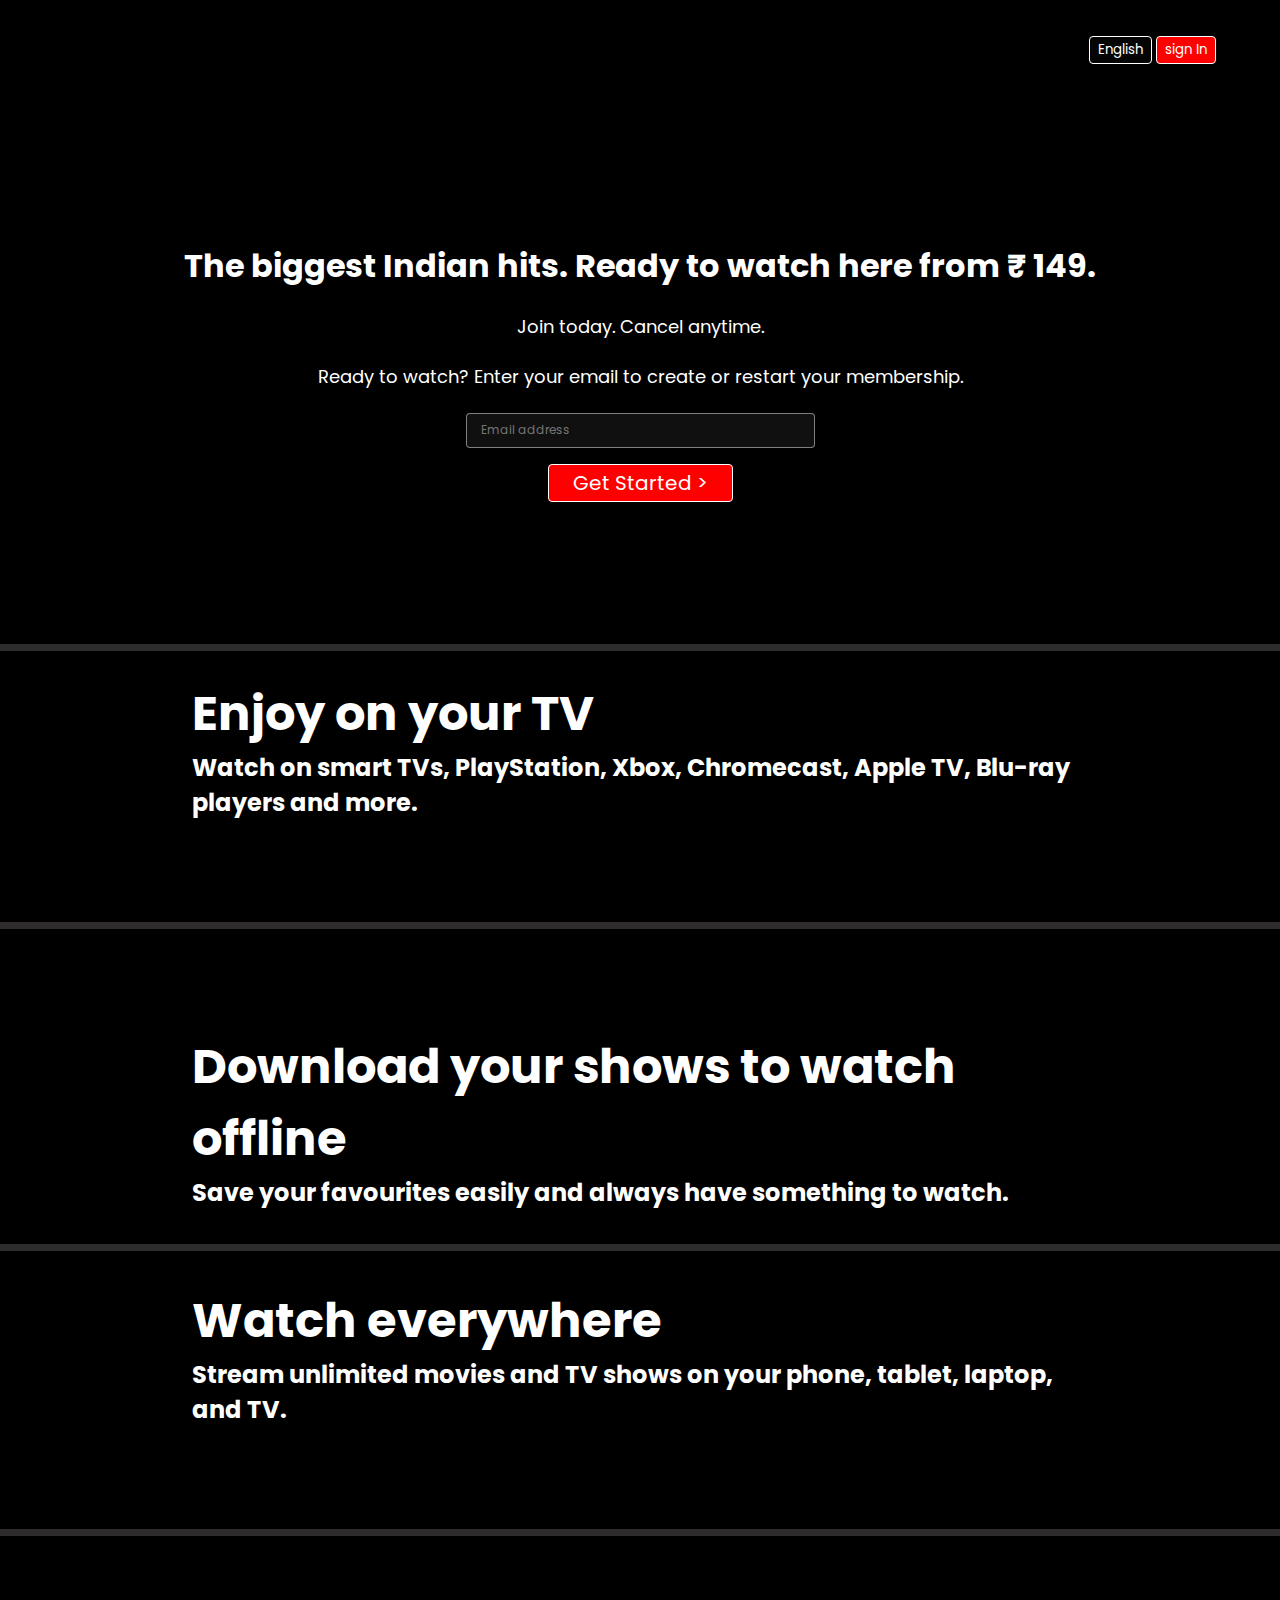
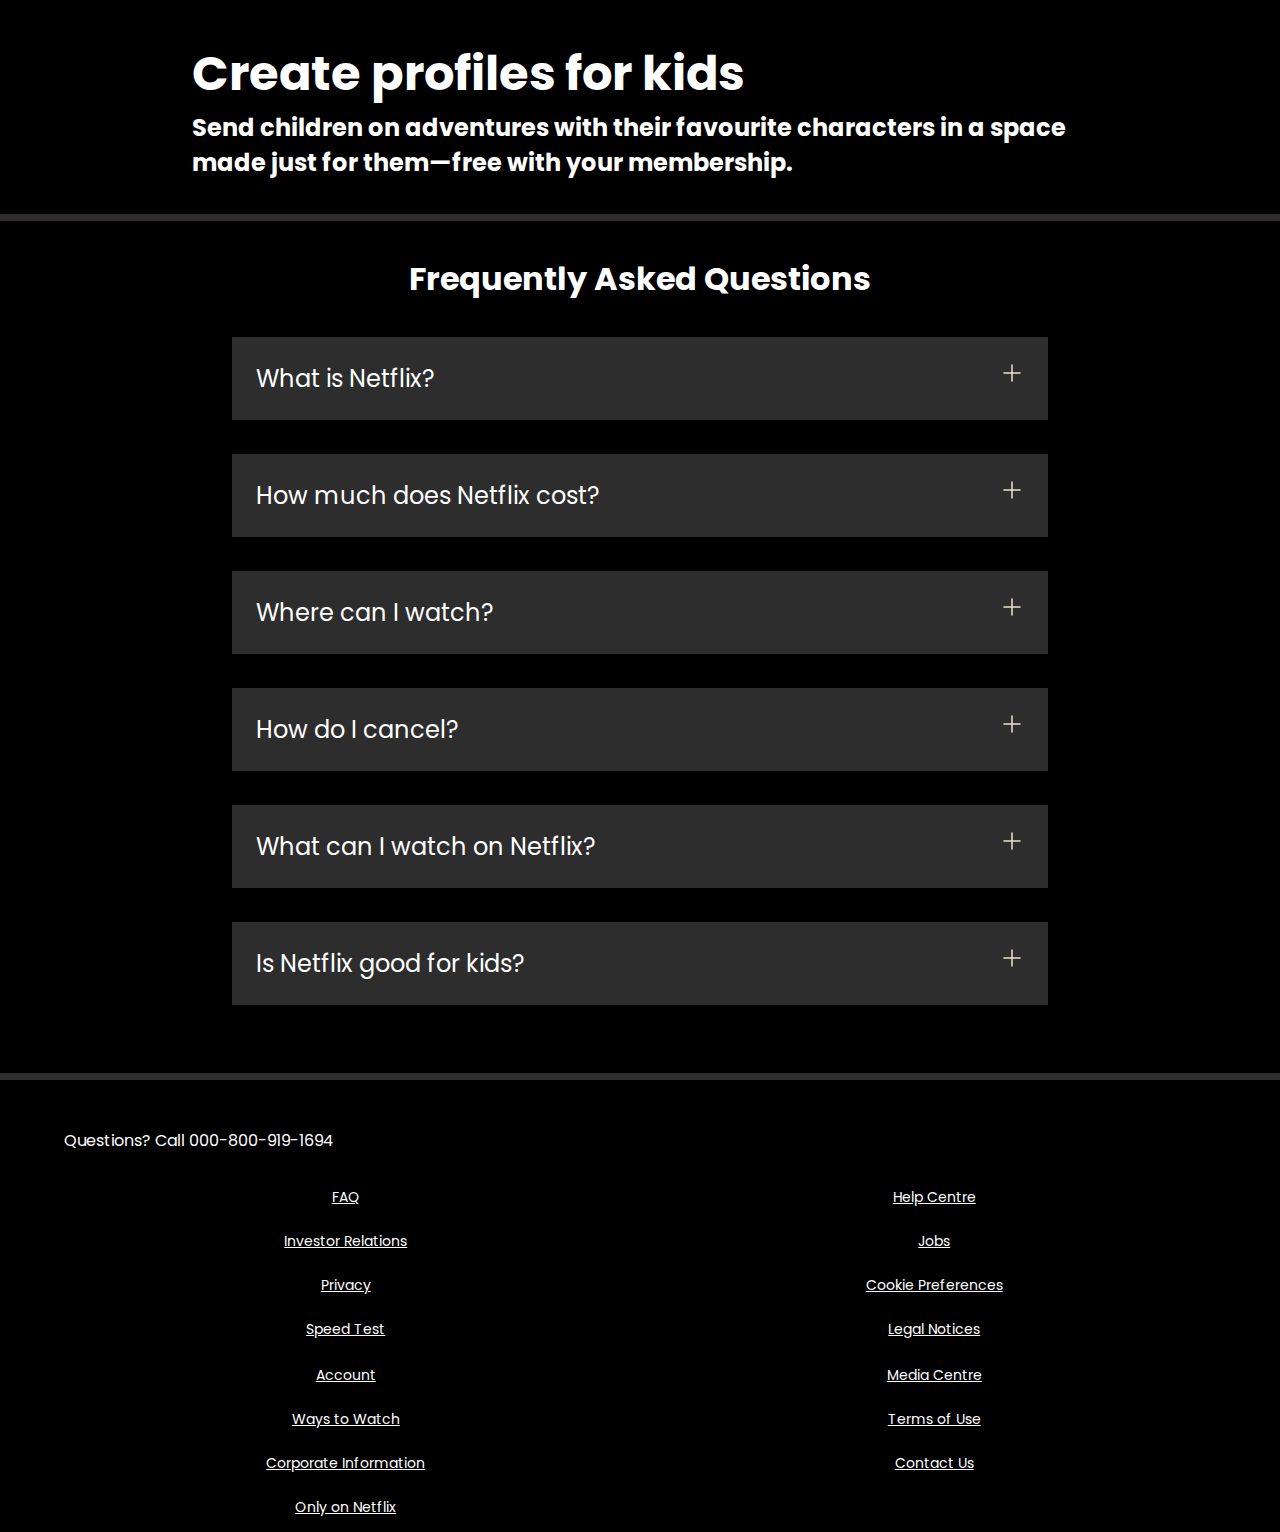
==== index.html @ 3032c398 "Add files via upload" ====
<!DOCTYPE html>
<html lang="en">

<head>
    <meta charset="UTF-8">
    <meta name="viewport" content="width=device-width, initial-scale=1.0">
    <title>Netflix India – Watch TV Shows Online, Watch Movies Online</title>
    <link rel="stylesheet" href="style.css" class="css">
</head>

<body>
    <div class="main">
        <nav>
            <span><img width="55" src="assets/logo.svg" alt=""></span>
            <div>
                <button class="btn">English</button>
                <button class="btn btn-red-sm">sign In</button>
            </div>
        </nav>
        <div class="box">

        </div>
        <div class="hero">
            <span>The biggest Indian hits. Ready to watch here from ₹ 149.</span>
            <span>Join today. Cancel anytime.</span>
            <span>Ready to watch? Enter your email to create or restart your membership.</span>
            <div class="hero-buttons">
                <input type="text" placeholder="Email address">
                <button class="btn btn-red">Get Started &gt;</button>
            </div>
        </div>
        <div class="seperation"></div>
    </div>


    <!-- This is First Section -->
    <section class="first">
        <div>
            <span>Enjoy on your TV</span>
            <span>Watch on smart TVs, PlayStation, Xbox, Chromecast, Apple TV, Blu-ray players and more.</span>

        </div>
        <div class="secimg">
            <img src="https://assets.nflxext.com/ffe/siteui/acquisition/ourStory/fuji/desktop/tv.png" alt="">
            <video src="https://assets.nflxext.com/ffe/siteui/acquisition/ourStory/fuji/desktop/video-tv-in-0819.m4v"
                autoplay loop muted></video>
        </div>
    </section>
    <div class="seperation"></div>


    <!-- This is Second Section -->
    <section class="first second">
        <div class="secimg">
            <img src="https://assets.nflxext.com/ffe/siteui/acquisition/ourStory/fuji/desktop/mobile-0819.jpg" alt="">

        </div>
        <div>
            <span>Download your shows to watch offline</span>
            <span>Save your favourites easily and always have something to watch.</span>
        </div>
    </section>
    <div class="seperation"></div>


    <!-- This is Third Section -->
    <section class="first third">
        <div>
            <span>Watch everywhere</span>
            <span>Stream unlimited movies and TV shows on your phone, tablet, laptop, and TV.</span>

        </div>
        <div class="secimg">
            <img src="https://assets.nflxext.com/ffe/siteui/acquisition/ourStory/fuji/desktop/tv.png" alt="">
            <video class="video2" src="https://assets.nflxext.com/ffe/siteui/acquisition/ourStory/fuji/desktop/video-devices-in.m4v"
                autoplay loop muted></video>
        </div>
    </section>
    <div class="seperation"></div>


    <!-- This is Fourth Section -->
    <section class="first Fourth">
        <div class="secimg">
            <img src="https://occ-0-6245-2186.1.nflxso.net/dnm/api/v6/19OhWN2dO19C9txTON9tvTFtefw/AAAABVr8nYuAg0xDpXDv0VI9HUoH7r2aGp4TKRCsKNQrMwxzTtr-NlwOHeS8bCI2oeZddmu3nMYr3j9MjYhHyjBASb1FaOGYZNYvPBCL.png?r=54d"
                alt="">

        </div>
        <div>
            <span>Create profiles for kids</span>
            <span>Send children on adventures with their favourite characters in a space made just for them—free with
                your membership.</span>
        </div>
    </section>
    <div class="seperation"></div>



    <section class="faq">
        <h2>Frequently Asked Questions</h2>
        <div class="faqboxes">
            <span>What is Netflix?</span>
            <svg width="24" height="24" viewBox="0 0 24 24" fill="none" xmlns="http://www.w3.org/2000/svg">
                <path d="M12 4V20" stroke="#141B34" stroke-width="1.5" stroke-linecap="round" stroke-linejoin="round" />
                <path d="M4 12H20" stroke="#141B34" stroke-width="1.5" stroke-linecap="round" stroke-linejoin="round" />
            </svg>
        </div>
        <div class="faqboxes">
            <span>How much does Netflix cost?</span>
            <svg width="24" height="24" viewBox="0 0 24 24" fill="none" xmlns="http://www.w3.org/2000/svg">
                <path d="M12 4V20" stroke="#141B34" stroke-width="1.5" stroke-linecap="round" stroke-linejoin="round" />
                <path d="M4 12H20" stroke="#141B34" stroke-width="1.5" stroke-linecap="round" stroke-linejoin="round" />
            </svg>
        </div>
        <div class="faqboxes">
            <span>Where can I watch?</span>
            <svg width="24" height="24" viewBox="0 0 24 24" fill="none" xmlns="http://www.w3.org/2000/svg">
                <path d="M12 4V20" stroke="#141B34" stroke-width="1.5" stroke-linecap="round" stroke-linejoin="round" />
                <path d="M4 12H20" stroke="#141B34" stroke-width="1.5" stroke-linecap="round" stroke-linejoin="round" />
            </svg>
        </div>
        <div class="faqboxes">
            <span>How do I cancel?</span>
            <svg width="24" height="24" viewBox="0 0 24 24" fill="none" xmlns="http://www.w3.org/2000/svg">
                <path d="M12 4V20" stroke="#141B34" stroke-width="1.5" stroke-linecap="round" stroke-linejoin="round" />
                <path d="M4 12H20" stroke="#141B34" stroke-width="1.5" stroke-linecap="round" stroke-linejoin="round" />
            </svg>
        </div>
        <div class="faqboxes">
            <span>What can I watch on Netflix?</span>
            <svg width="24" height="24" viewBox="0 0 24 24" fill="none" xmlns="http://www.w3.org/2000/svg">
                <path d="M12 4V20" stroke="#141B34" stroke-width="1.5" stroke-linecap="round" stroke-linejoin="round" />
                <path d="M4 12H20" stroke="#141B34" stroke-width="1.5" stroke-linecap="round" stroke-linejoin="round" />
            </svg>
        </div>
        <div class="faqboxes">
            <span>Is Netflix good for kids?</span>
            <svg width="24" height="24" viewBox="0 0 24 24" fill="none" xmlns="http://www.w3.org/2000/svg">
                <path d="M12 4V20" stroke="#141B34" stroke-width="1.5" stroke-linecap="round" stroke-linejoin="round" />
                <path d="M4 12H20" stroke="#141B34" stroke-width="1.5" stroke-linecap="round" stroke-linejoin="round" />
            </svg>
        </div>
    </section>
    <div class="seperation"></div>

    <footer>
        <div class="Questions">
            Questions? Call 000-800-919-1694
        </div>
        <div class="footer">
            <div class="footer-item">
                <a href="faq">FAQ</a>
                <a href="faq">Investor Relations</a>
                <a href="faq">Privacy</a>
                <a href="faq">Speed Test</a>
            </div>

            <div class="footer-item">
                <a href="faq">Help Centre</a>
                <a href="faq">Jobs</a>
                <a href="faq">Cookie Preferences</a>
                <a href="faq">Legal Notices</a>
            </div>
            <div class="footer-item">
                <a href="faq">Account</a>
                <a href="faq">Ways to Watch</a>
                <a href="faq">Corporate Information</a>
                <a href="faq">Only on Netflix</a>
            </div>

            <div class="footer-item">
                <a href="faq">Media Centre</a>
                <a href="faq">Terms of Use</a>
                <a href="faq">Contact Us</a>
            </div>
        </div>
    </footer>
</body>

</html>
---- style.css ----
@import url('https://fonts.googleapis.com/css2?family=Baloo+Bhai+2:wght@600&family=Martel+Sans:wght@600&family=Poppins:ital,wght@0,200;0,700;1,400&display=swap');

* {
    margin: 0;
    padding: 0;
    font-family: 'Poppins', sans-serif;
}

body {
    background-color: black;
}

.main {
    background-image: url(assets/images/bg.jpg);
    background-position: center center;
    background-repeat: no-repeat;
    background-size: max(1200px, 100vw);
    height: 644px;
    position: relative;

}

.main .box {
    height: 644px;
    width: 100%;
    opacity: 0.69;
    background-color: black;
    position: absolute;
    top: 0;
}

nav {
    max-width: 60vw;
    margin: auto;
    display: flex;
    justify-content: space-between;
    align-items: center;
    height: 100px;
}

nav img {
    color: red;
    width: 130px;
    position: relative;
    z-index: 10;
}

nav button {
    position: relative;
    z-index: 10;
}

.hero {
    font-family: 'Martel Sans', sans-serif;
    height: calc(100% - 100px);
    /*62px is the Navbar's height*/
    display: flex;
    align-items: center;
    justify-content: center;
    flex-direction: column;
    color: white;
    position: relative;
    gap: 23px;
    padding: 0 30px;

}

.hero> :nth-child(1) {
    font-family: 'Poppins', sans-serif;

    font-weight: bolder;
    text-align: center;
    font-weight: bolder;
    font-size: 48px;
}

.hero> :nth-child(2) {
    text-align: center;
    font-weight: 400;
    font-size: 24px;
}

.hero> :nth-child(3) {
    text-align: center;
    font-weight: 400;
    font-size: 20px;
}

.hero-buttons {
    display: flex;
    align-items: center;
    justify-content: center;
    gap: 16px;
}



.seperation {
    height: 7px;
    background-color: rgb(46, 44, 44);
    position: relative;
    z-index: 20;
}

.btn {
    padding: 3px 8px;
    font-weight: 400;
    color: white;
    background-color: rgba(248, 243, 243, 0.021);
    border: 1px solid white;
    border-radius: 4px;
    cursor: pointer;

}

.btn-red {
    background-color: red;
    color: white;
    padding: 3px 24px;
    font-size: 20px;
    border-radius: 4px;
    font-weight: 400;

}

.main input {
    background-color: rgba(23, 23, 23, 0.7);
    color: white;
    padding: 7px 101px 8px 14px;
    font-size: 12px;
    border-radius: 4px;
    border: 1px solid rgba(246, 238, 238, 0.5);

}

.btn-red-sm {
    background-color: red;
    color: white;

}


.first {
    display: flex;
    justify-content: center;
    align-items: center;
    max-width: 70vw;
    margin: auto;
    color: white;
}

@media screen and (max-width: 1300px) {

    .first {
        flex-wrap: wrap;
    }
}



.secimg {
    position: relative;
}

.secimg img {
    width: 555px;
    position: relative;
    z-index: 10;
}


.secimg video {
    position: absolute;
    top: 121px;
    right: 78px;
    width: 398px;

}

.secimg .video2{
    position: absolute;
    top: 107px;
    right: 76px;
    width: 455px;
}

section.first div {
    display: flex;
    flex-direction: column;
    padding: 34px 0;
}

.first>div :first-child {
    font-size: 48px;
    font-weight: bolder;
}

.first>div :nth-child(2) {
    font-size: 24px;
    font-weight: bolder;
}


.faq h2 {
    text-align: center;
    font-size: 48px;
}

.faq {
    background-color: black;
    color: white;
    padding: 34px;
}

.faqboxes:hover {
    background-color: #414141;
}

.faqboxes svg {
    filter: invert(1);
}

.faqboxes {
    transition: all 1s ease-out;
    display: flex;
    justify-content: space-between;
    flex-direction: row;
    background-color: #2d2d2d;
    padding: 24px;
    max-width: 60vw;
    margin: 34px auto;
    cursor: pointer;
    font-size: 24px;
}

footer {
    color: white;
    max-width: 60vw;
    margin: auto;
    padding: 14px;
}

footer .Questions {
    padding: 34px 0;
}

.footer {
    display: grid;
    grid-template-columns: 1fr 1fr 1fr 1fr;
    color: white;
    gap: 25px;
}


@media screen and (max-width: 1300px) {

    nav {
        max-width: 90vw;
    }

    .secimg img {
        width: 305px;
    }

    .secimg video {

        width: 219px;
        top: 83px;
        right: 42px;
    }

    .hero> :nth-child(1) {
        font-size: 32px;
    }

    .hero> :nth-child(2) {
        font-size: 18px;
    }

    .hero> :nth-child(3) {
        font-size: 18px;
    }

    .hero-buttons {
        display: flex;
        flex-direction: column;
        align-items: center;
        justify-content: center;
        gap: 16px;
    }

    .faq h2 {
        text-align: center;
        font-size: 32px;
    }

    .secimg .video2 {
        position: absolute;
        top: 73px;
        right: 42px;
        width: 242px;
    }
    
    footer {
        max-width: 90vw;
    }

    .footer-item{
        align-items: center;
    }
}


@media screen and (max-width: 1300px) {

    .footer {
        display: grid;
        grid-template-columns: 1fr 1fr;
    }
}

.footer a {
    font-size: 14px;
    color: white;
}


.footer-item {
    display: flex;
    flex-direction: column;
    gap: 23px;
}
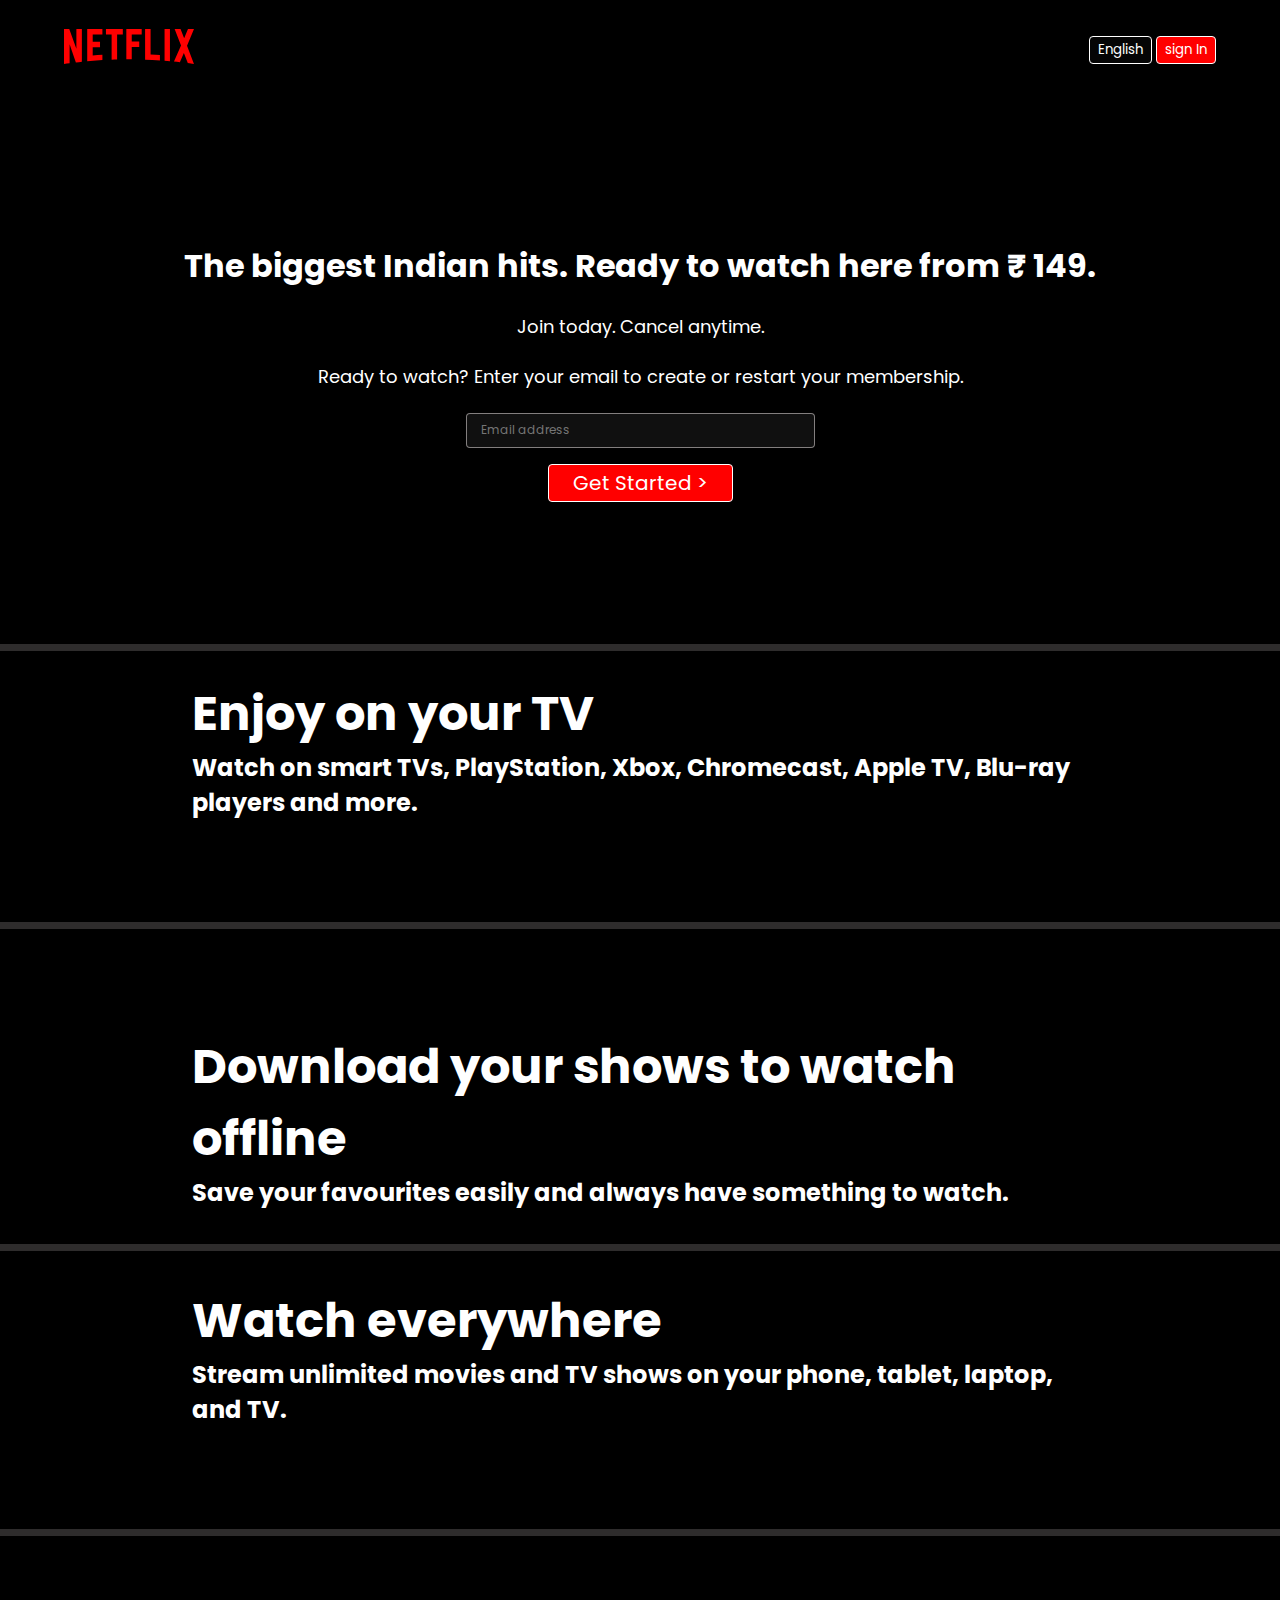
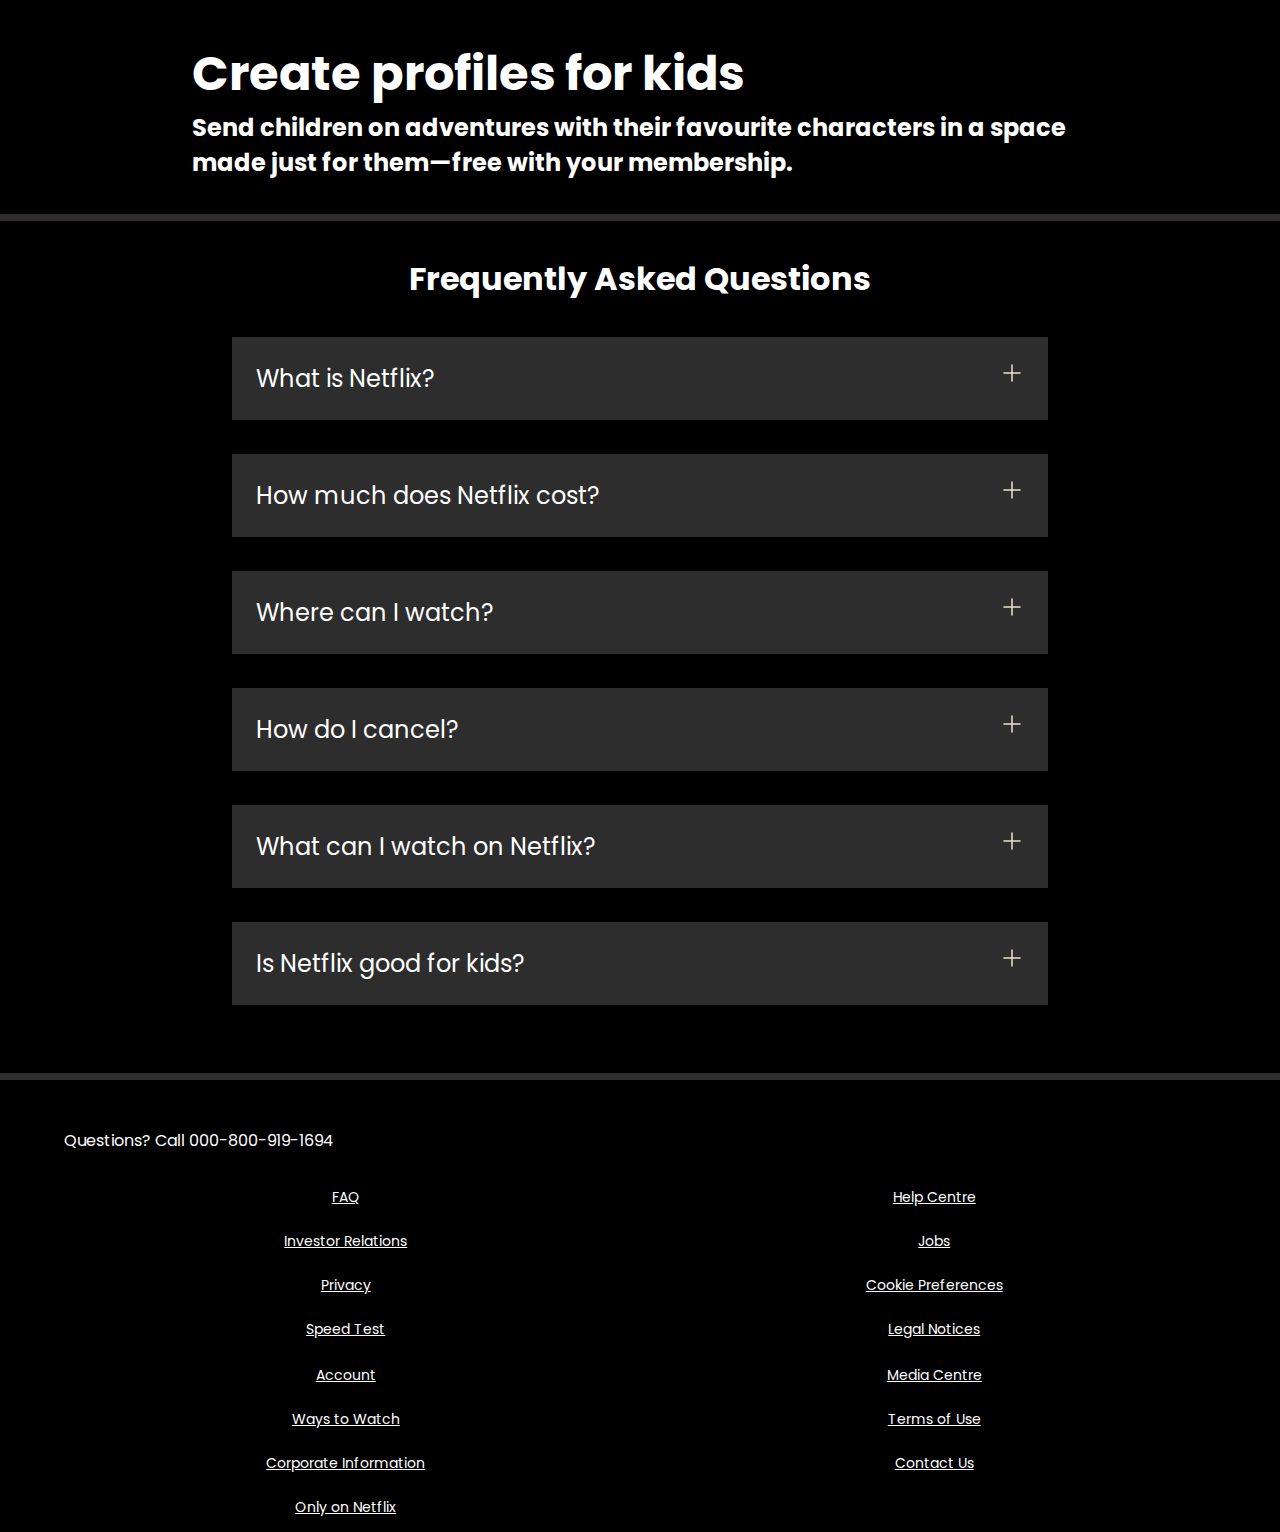
==== commit 554e7028: "Update index.html" ====
--- a/index.html
+++ b/index.html
@@ -11,7 +11,7 @@
 <body>
     <div class="main">
         <nav>
-            <span><img width="55" src="assets/logo.svg" alt=""></span>
+            <span><img width="55" src="logo.svg" alt=""></span>
             <div>
                 <button class="btn">English</button>
                 <button class="btn btn-red-sm">sign In</button>
@@ -177,4 +177,4 @@
     </footer>
 </body>
 
-</html>+</html>
